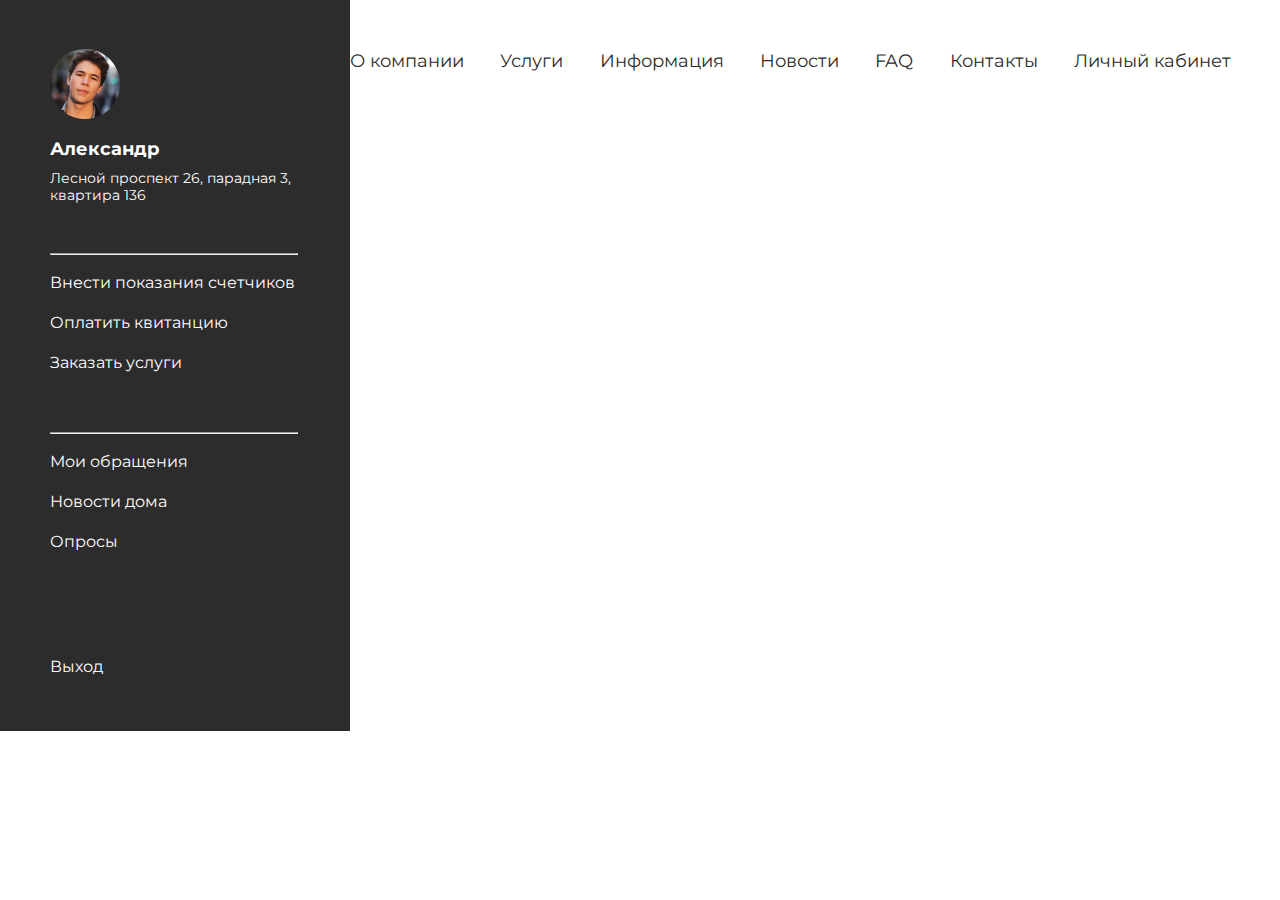
==== lk.html @ 96171c73 "lk & all main" ====
<!DOCTYPE html>
<html lang="en">
<head>
    <meta charset="UTF-8">
    <meta name="viewport" content="width=device-width, initial-scale=1.0">
    <meta http-equiv="X-UA-Compatible" content="ie=edge">
    <title>Личный кабинет</title>
    <link href="https://fonts.googleapis.com/css?family=Montserrat:400,500,600&display=swap&subset=cyrillic" rel="stylesheet">
    <link rel="stylesheet" href="/css/css_lk.css">
    <link rel="stylesheet" href="/css/reset.css">
</head>
<body>
    <div class="container">
        <div class="side_bar">
            <div class="name_info">
                  <div class="foto_lk">
                    <img src="/img/img2/photo_lk.png">
                      </div>
                    <div class="name">
                      <h3>Александр</h3>
                    </div>
                    <div class="addres">
                        <div class="addres_item"><a href="http://yandex.ru/">Лесной проспект 26, парадная 3, квартира 136</a></div>
                    </div>
                <div class="line">
                  <hr size=2px width=246px align="left">
                </div>
                <div class="services">
                  <div class="item"><a href="http://yandex.ru/">Внести показания счетчиков</a></div>
                  <div class="item"><a href="http://yandex.ru/">Оплатить квитанцию</a></div>
                  <div class="item"><a href="http://yandex.ru/">Заказать услуги</a></div>
                </div>
                <div class="line">
                  <hr size=2px width=246px align="left">
                </div>
                <div class="services">
                  <div class="item"><a href="http://yandex.ru/">Мои обращения</a></div>
                  <div class="item"><a href="http://yandex.ru/">Новости дома</a></div>
                  <div class="item"><a href="http://yandex.ru/">Опросы</a></div>
                </div>
                <div class="services_output">
                  <div class="item_output"><a href="http://yandex.ru/">Выход</a></div>
                  <div class="social">
                    <img src="img/vk.svg" alt="">
                    <img src="img/inst.svg" alt="">
                    <img src="img/fb.svg" alt="">
                  </div>
                </div>
                </div>
                </div>
                <div class="content_menu">
                  <div class="menu">
                      <div class="menu_box"><a href="http://yandex.ru/">О компании</a></div>
                      <div class="menu_box"><a href="http://yandex.ru/">Услуги</a></div>
                      <div class="menu_box"><a href="http://yandex.ru/">Информация</a></div>
                      <div class="menu_box"><a href="http://yandex.ru/">Новости</a></div>
                      <div class="menu_box"><a href="http://yandex.ru/">FAQ</a></div>
                      <div class="menu_box"><a href="http://yandex.ru/">Контакты</a></div>
                      <div class="menu_box"><a href="http://yandex.ru/">Личный кабинет</a></div>
                    </div>
                </div>
                </div>
</body>
</html>
---- css/css_lk.css ----
.container{
    display: flex;
  }
  .side_bar{
    display: flex;
    min-width: 350px;
    height: 100%;
    background-color: #2C2C2C;
    padding-left: 50px;
    padding-bottom: 44px;
  }
  .name_info{
      padding-top: 49px;
  }
  .name{
    font-size: 18px;
  line-height: 22px;
  padding-top: 16px;
  padding-bottom: 10px;
  color: #FFFFFF;
  font-family: 'Montserrat', sans-serif;
  }
  .addres_item>a{
    text-decoration: none;
    font-size: 14px;
    line-height: 17px;
    color: #FFFFFF;
    font-family: 'Montserrat', sans-serif;
  }
  .line{
    padding-top: 41px;
  }
  .item>a{
  font-size: 16px;
  line-height: 20px;
  color: #FFFFFF;
  text-decoration: none;
  font-family: 'Montserrat', sans-serif;
  line-height:40px;
  }
  .services_output{
    padding-top: 85px;
  padding-right: 90px;
  }
  .item_output>a{
    font-size: 16px;
    line-height: 20px;
    color: #FFFFFF;
    text-decoration: none;
    font-family: 'Montserrat', sans-serif;
    line-height:40px;
  }
  .social{
    display: flex;
    justify-content: space-between;
  }
  .container{
    display: flex;
  }
  .content_menu{
    background-color:white;
    width: 100%;
    height: 100%;
    display: flex;
  }
  .menu{
    padding-top: 50px;
    display: flex;
    justify-content: flex-end;
    justify-content: space-between;
    width: 881px;
    height: 26px;
  }
  
  .menu_box>a{
  text-decoration: none;
  font-family: 'Montserrat', sans-serif;
  font-size: 18px;
  line-height: 22px;
  color: #2C2C2C;
  }
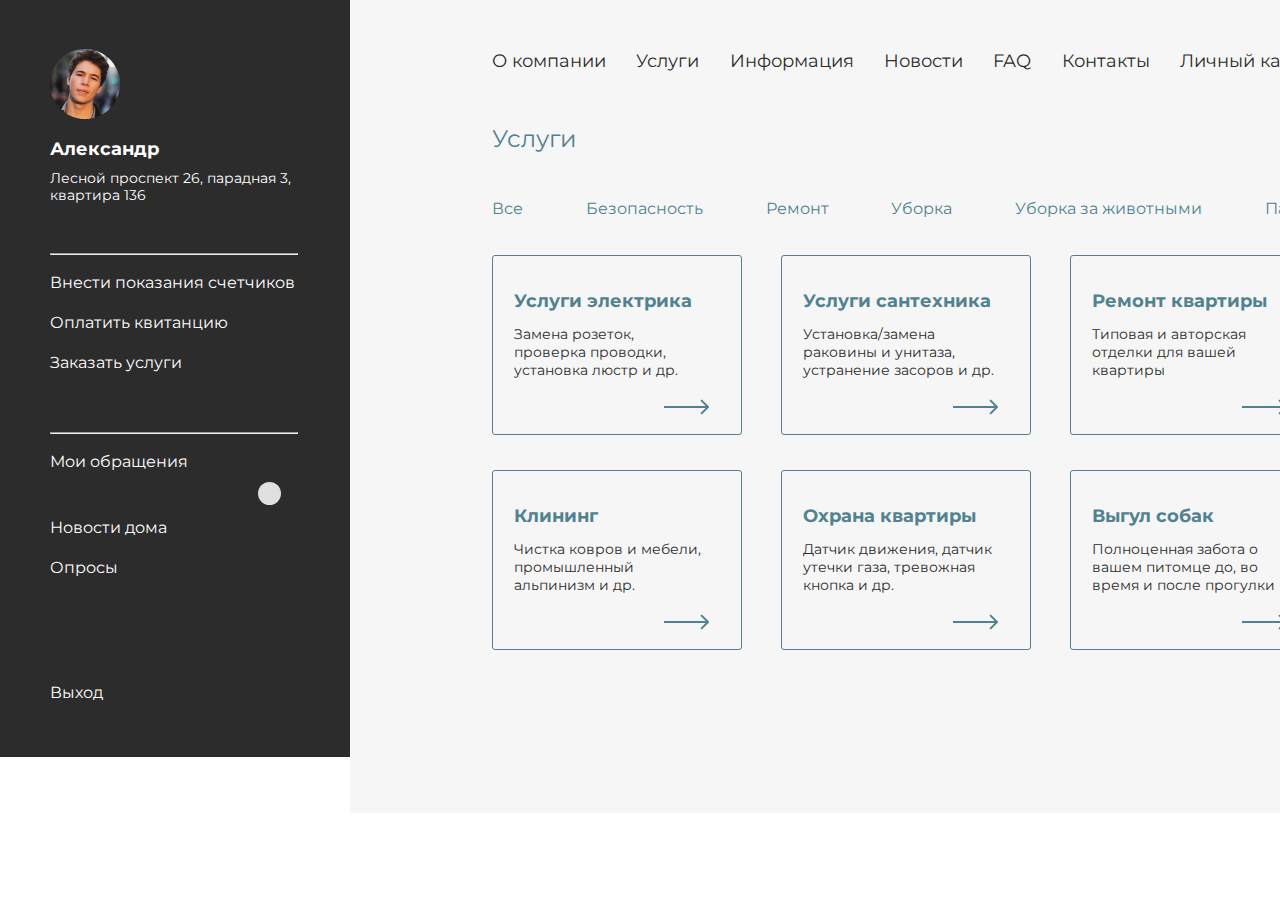
==== commit f36ab9df: "new commit" ====
--- a/lk.html
+++ b/lk.html
@@ -16,49 +16,115 @@
                   <div class="foto_lk">
                     <img src="/img/img2/photo_lk.png">
                       </div>
-                    <div class="name">
-                      <h3>Александр</h3>
-                    </div>
-                    <div class="addres">
-                        <div class="addres_item"><a href="http://yandex.ru/">Лесной проспект 26, парадная 3, квартира 136</a></div>
-                    </div>
-                <div class="line">
-                  <hr size=2px width=246px align="left">
+    <div class="name">
+      <h3>Александр</h3>
+    </div>
+      <div class="addres">
+        <div class="addres_item"><a href="http://yandex.ru/">Лесной проспект 26, парадная 3, <br> квартира 136</a></div>
+      </div>
+      <div class="line">
+        <hr size=2px width=246px align="left">
+      </div>
+        <div class="services">
+          <div class="item"><a href="http://yandex.ru/">Внести показания счетчиков</a></div>
+          <div class="item"><a href="http://yandex.ru/">Оплатить квитанцию</a></div>
+          <div class="item"><a href="http://yandex.ru/">Заказать услуги</a></div>
+        </div>
+        <div class="line">
+          <hr size=2px width=246px align="left">
+        </div>
+        <div class="services">
+          <div class="item"><a href="http://yandex.ru/">Мои обращения</a>
+          <div class="img_by"> <img src="/img/Ellipse 2.svg"></div>
+          </div>
+          <div class="item"><a href="http://yandex.ru/">Новости дома</a></div>
+          <div class="item"><a href="http://yandex.ru/">Опросы</a></div>
+        </div>
+          <div class="services_output">
+          <div class="item_output"><a href="http://yandex.ru/">Выход</a></div>
+          <div class="social">
+            <img src="img/vk.svg" alt="">
+            <img src="img/inst.svg" alt="">
+            <img src="img/fb.svg" alt="">
+          </div>
+          </div>
+          </div>
+          </div>
+          <div class="conteiner_box">
+            <div class="service_options">
+              <nav class="menu">
+                <div class="menu_items"><a href="http://yandex.ru/">О компании</a></div>
+                <div class="menu_items"><a href="http://yandex.ru/">Услуги</a></div>
+                <div class="menu_items"><a href="http://yandex.ru/">Информация</a></div>
+                <div class="menu_items"><a href="http://yandex.ru/">Новости</a></div>
+                <div class="menu_items"><a href="http://yandex.ru/">FAQ</a></div>
+                <div class="menu_items"><a href="http://yandex.ru/">Контакты</a></div>
+                <div class="menu_items"><a href="http://yandex.ru/">Личный кабинет</a></div>
+              </nav>
+                <div class="service_menu">
+                <div class="text">Услуги</div>
                 </div>
-                <div class="services">
-                  <div class="item"><a href="http://yandex.ru/">Внести показания счетчиков</a></div>
-                  <div class="item"><a href="http://yandex.ru/">Оплатить квитанцию</a></div>
-                  <div class="item"><a href="http://yandex.ru/">Заказать услуги</a></div>
+                <div class="service-filter">
+                <nav class="menu_filter">
+                <div class="menu_filters"><a href="http://yandex.ru/">Все</a></div>
+                <div class="menu_filters"><a href="http://yandex.ru/">Безопасность</a></div>
+                <div class="menu_filters"><a href="http://yandex.ru/">Ремонт</a></div>
+               <div class="menu_filters"><a href="http://yandex.ru/">Уборка</a></div>
+                <div class="menu_filters"><a href="http://yandex.ru/">Уборка за животными</a></div>
+               <div class="menu_filters"><a href="http://yandex.ru/">Паркинг</a></div>
+              </nav>
                 </div>
-                <div class="line">
-                  <hr size=2px width=246px align="left">
-                </div>
-                <div class="services">
-                  <div class="item"><a href="http://yandex.ru/">Мои обращения</a></div>
-                  <div class="item"><a href="http://yandex.ru/">Новости дома</a></div>
-                  <div class="item"><a href="http://yandex.ru/">Опросы</a></div>
-                </div>
-                <div class="services_output">
-                  <div class="item_output"><a href="http://yandex.ru/">Выход</a></div>
-                  <div class="social">
-                    <img src="img/vk.svg" alt="">
-                    <img src="img/inst.svg" alt="">
-                    <img src="img/fb.svg" alt="">
-                  </div>
-                </div>
-                </div>
-                </div>
-                <div class="content_menu">
-                  <div class="menu">
-                      <div class="menu_box"><a href="http://yandex.ru/">О компании</a></div>
-                      <div class="menu_box"><a href="http://yandex.ru/">Услуги</a></div>
-                      <div class="menu_box"><a href="http://yandex.ru/">Информация</a></div>
-                      <div class="menu_box"><a href="http://yandex.ru/">Новости</a></div>
-                      <div class="menu_box"><a href="http://yandex.ru/">FAQ</a></div>
-                      <div class="menu_box"><a href="http://yandex.ru/">Контакты</a></div>
-                      <div class="menu_box"><a href="http://yandex.ru/">Личный кабинет</a></div>
-                    </div>
-                </div>
-                </div>
+                  <div class="blocks">
+                    <div class="serves_block">
+                      <div class="block_header"><h3 class="heading_blocks">Услуги электрика</h3>
+                      <p class="text_blocks">Замена розеток, проверка проводки, установка люстр и др.</p>
+                          <svg class="svg_block" width="45" height="16" viewBox="0 0 45 16" fill="none" xmlns="http://www.w3.org/2000/svg">
+                      <path d="M44.7071 8.70711C45.0976 8.31659 45.0976 7.68342 44.7071 7.2929L38.3431 0.928936C37.9526 0.538412 37.3195 0.538412 36.9289 0.928936C36.5384
+                      1.31946 36.5384 1.95263 36.9289 2.34315L42.5858 8L36.9289 13.6569C36.5384 14.0474 36.5384 14.6805 36.9289 15.0711C37.3195 15.4616 37.9526 15.4616 38.3431
+                      15.0711L44.7071 8.70711ZM-1.09278e-07 9L44 9L44 7L1.09278e-07 7L-1.09278e-07 9Z" fill="#528290"/>
+                      </svg>
+                        </div>
+                          <div class="block_header"><h3 class="heading_blocks">Услуги сантехника</h3>
+                          <p class="text_blocks">Установка/замена раковины и унитаза, устранение засоров и др.</p>
+                          <svg class="svg_block" width="45" height="16" viewBox="0 0 45 16" fill="none" xmlns="http://www.w3.org/2000/svg">
+                        <path d="M44.7071 8.70711C45.0976 8.31659 45.0976 7.68342 44.7071 7.2929L38.3431 0.928936C37.9526 0.538412 37.3195
+                         0.538412 36.9289 0.928936C36.5384 1.31946 36.5384 1.95263 36.9289 2.34315L42.5858 8L36.9289 13.6569C36.5384 14.0474
+                         36.5384 14.6805 36.9289 15.0711C37.3195 15.4616 37.9526 15.4616 38.3431 15.0711L44.7071 8.70711ZM-1.09278e-07 9L44 9L44 7L1.09278e-07 7L-1.09278e-07 9Z" fill="#528290"/>
+                        </svg></div>
+                          <div class="block_header"><h3 class="heading_blocks">Ремонт квартиры</h3>
+                          <p class="text_blocks">Типовая и авторская отделки для вашей квартиры</p>
+                          <svg class="svg_block" width="45" height="16" viewBox="0 0 45 16" fill="none" xmlns="http://www.w3.org/2000/svg">
+                        <path d="M44.7071 8.70711C45.0976 8.31659 45.0976 7.68342 44.7071 7.2929L38.3431 0.928936C37.9526 0.538412 37.3195 0.538412
+                         36.9289 0.928936C36.5384 1.31946 36.5384 1.95263 36.9289 2.34315L42.5858 8L36.9289 13.6569C36.5384 14.0474 36.5384 14.6805 36.9289 15.0711C37.3195
+                          15.4616 37.9526 15.4616 38.3431 15.0711L44.7071 8.70711ZM-1.09278e-07 9L44 9L44 7L1.09278e-07 7L-1.09278e-07 9Z" fill="#528290"/>
+                        </svg></div>
+                          <div class="block_header"><h3 class="heading_blocks">Клининг</h3>
+                          <p class="text_blocks">Чистка ковров и мебели, промышленный альпинизм и др.</p>
+                          <svg class="svg_block" width="45" height="16" viewBox="0 0 45 16" fill="none" xmlns="http://www.w3.org/2000/svg">
+                        <path d="M44.7071 8.70711C45.0976 8.31659 45.0976 7.68342 44.7071 7.2929L38.3431 0.928936C37.9526 0.538412 37.3195
+                         0.538412 36.9289 0.928936C36.5384 1.31946 36.5384 1.95263 36.9289 2.34315L42.5858 8L36.9289 13.6569C36.5384 14.0474
+                         36.5384 14.6805 36.9289 15.0711C37.3195 15.4616 37.9526 15.4616 38.3431 15.0711L44.7071 8.70711ZM-1.09278e-07 9L44 9L44 7L1.09278e-07 7L-1.09278e-07 9Z" fill="#528290"/>
+                        </svg></div>
+                          <div class="block_header"><h3 class="heading_blocks">Охрана квартиры</h3>
+                          <p class="text_blocks">Датчик движения, датчик утечки газа, тревожная кнопка и др.</p>
+                          <svg class="svg_block" width="45" height="16" viewBox="0 0 45 16" fill="none" xmlns="http://www.w3.org/2000/svg">
+                        <path d="M44.7071 8.70711C45.0976 8.31659 45.0976 7.68342 44.7071 7.2929L38.3431 0.928936C37.9526 0.538412 37.3195 0.538412
+                        36.9289 0.928936C36.5384 1.31946 36.5384 1.95263 36.9289 2.34315L42.5858 8L36.9289 13.6569C36.5384 14.0474 36.5384 14.6805
+                         36.9289 15.0711C37.3195 15.4616 37.9526 15.4616 38.3431 15.0711L44.7071 8.70711ZM-1.09278e-07 9L44 9L44 7L1.09278e-07 7L-1.09278e-07 9Z" fill="#528290"/>
+                        </svg></div>
+                          <div class="block_header"><h3 class="heading_blocks">Выгул собак</h3>
+                          <p class="text_blocks">Полноценная забота о вашем питомце до, во время и после прогулки</p>
+                          <svg class="svg_block" width="45" height="16" viewBox="0 0 45 16" fill="none" xmlns="http://www.w3.org/2000/svg">
+                        <path d="M44.7071 8.70711C45.0976 8.31659 45.0976 7.68342 44.7071 7.2929L38.3431 0.928936C37.9526 0.538412 37.3195
+                        0.538412 36.9289 0.928936C36.5384 1.31946 36.5384 1.95263 36.9289 2.34315L42.5858 8L36.9289 13.6569C36.5384 14.0474 36.5384
+                        14.6805 36.9289 15.0711C37.3195 15.4616 37.9526 15.4616 38.3431 15.0711L44.7071 8.70711ZM-1.09278e-07 9L44 9L44 7L1.09278e-07 7L-1.09278e-07 9Z" fill="#528290"/>
+                        </svg></div>
+                        </div>
+                      </div>
+                      </div>
+                      </div>
+                      </div>
+                      </body>
+                      </html>
 </body>
 </html>--- a/css/css_lk.css
+++ b/css/css_lk.css
@@ -14,11 +14,11 @@
   }
   .name{
     font-size: 18px;
-  line-height: 22px;
-  padding-top: 16px;
-  padding-bottom: 10px;
-  color: #FFFFFF;
-  font-family: 'Montserrat', sans-serif;
+    line-height: 22px;
+    padding-top: 16px;
+    padding-bottom: 10px;
+    color: #FFFFFF;
+    font-family: 'Montserrat', sans-serif;
   }
   .addres_item>a{
     text-decoration: none;
@@ -50,32 +50,119 @@
     font-family: 'Montserrat', sans-serif;
     line-height:40px;
   }
+  .item_output a:hover{
+    color: #87D9F1;
+  }
   .social{
     display: flex;
     justify-content: space-between;
   }
-  .container{
-    display: flex;
-  }
-  .content_menu{
-    background-color:white;
-    width: 100%;
-    height: 100%;
-    display: flex;
+  .service_options{
+    width: 1092px;
+    height: 763px;
   }
   .menu{
-    padding-top: 50px;
-    display: flex;
-    justify-content: flex-end;
-    justify-content: space-between;
-    width: 881px;
-    height: 26px;
+  margin-top: 50px;
+  display: flex;
+  justify-content:space-between;
+  height: 26px;
+  padding-right: 105px;
   }
-  
-  .menu_box>a{
+  .menu_items>a{
+  width: auto;
+  text-decoration: none;
+    font-family: 'Montserrat', sans-serif;
+    font-size: 18px;
+    line-height: 22px;
+  color: #2C2C2C;
+  }
+  .menu_item a:hover{
+  color: #87D9F1;}
+  .conteiner_box {
+  background: #F6F6F6;
+  }
+  .service_menu{
+  padding-top: 49px;
+  }
+  .service_options{
+  padding-left: 142px;
+  }
+  .text{
+  font-size: 24px;
+  line-height: 28px;
+  color: #528290;
+  font-family: 'Montserrat', sans-serif;
+  }
+  .menu_filter{
+  display: flex;
+  justify-content: space-between;
+  height: 26px;
+  padding-right: 105px;
+  padding-top: 42px;
+  }
+  .menu_filter a:hover{
+  background: #3A5F6A;
+  border-radius: 15px;
+  color: rgb(245, 251, 247);
+  }
+  .menu_filters>a{
+    font-size: 16px;
+  line-height: 28px;
+  width: auto;
   text-decoration: none;
   font-family: 'Montserrat', sans-serif;
-  font-size: 18px;
-  line-height: 22px;
+  color: #528290;
+  }
+  .blocks{
+  width: 100%;
+  display: flex;
+  flex-wrap: wrap;
+  padding-top: 60px;
+  }
+  .serves_block{
+  display: flex;
+  flex-wrap: wrap;
+  justify-content: space-between;
+  padding-right: 122px;
+  }
+  .block_header{
+  background: #F6F6F6;
+  border: 1px solid #528290;
+  box-sizing: border-box;
+  border-radius: 3px;
+  width: 250px;
+  height: 180px;
+  padding-top: 31px;
+  padding-left: 21px;
+  display: flex;
+  flex-direction: column;
+  margin-bottom: 35px;
+  }
+  .block_header>p{
+    display: flex;
+    flex-direction: column;
+  }
+  .heading_blocks{
+    font-size: 18px;
+  line-height: 28px;
+  color: #528290;
+  font-family: 'Montserrat', sans-serif;
+  }
+  .text_blocks{
+  font-size: 14px;
+  line-height: 18px;
   color: #2C2C2C;
+  font-family: 'Montserrat', sans-serif;
+  padding-top: 10px;
+  padding-right: 33px;
+  }
+  .svg_block{
+  padding-left: 150px;
+  padding-top: 20px;
+  }
+  .img_by{
+    /* display: flex; */
+    /* flex-direction: row-reverse; */
+    padding-left: 208px;
+    padding-right: 119px;
   }